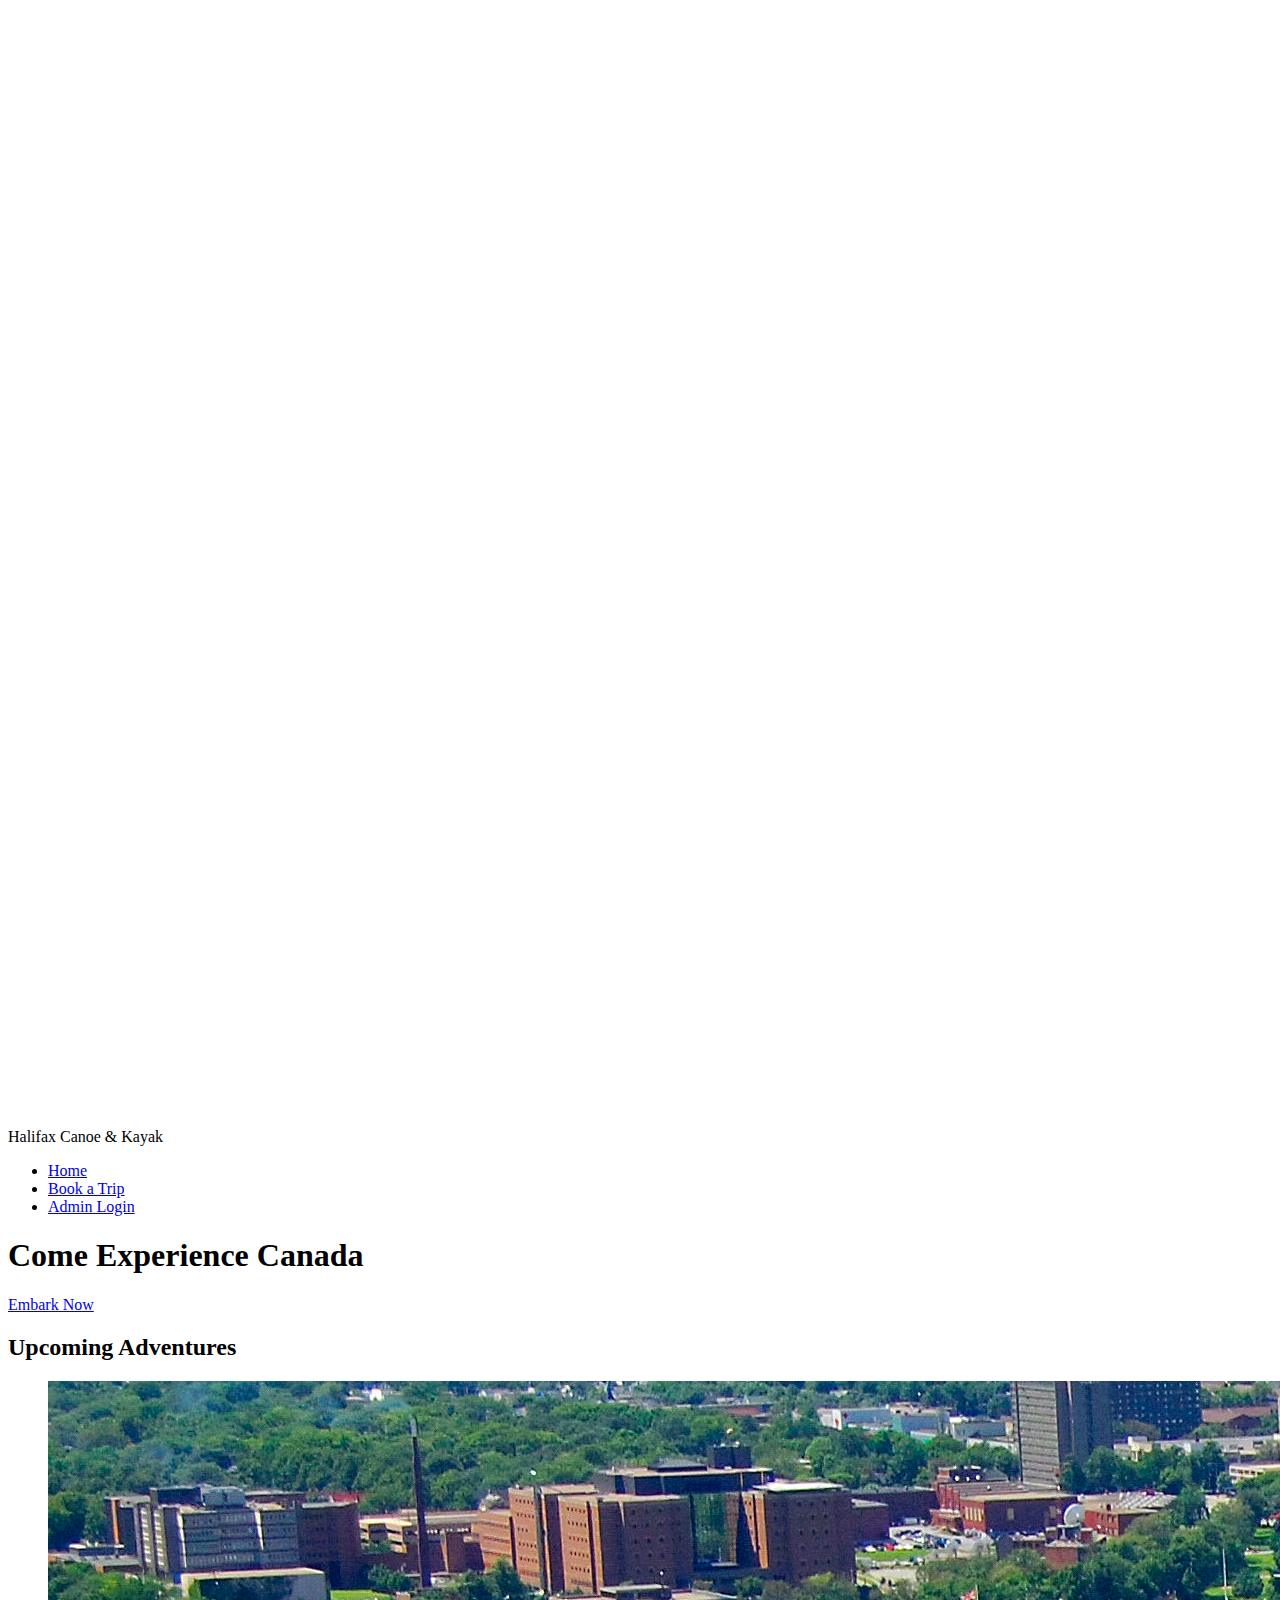
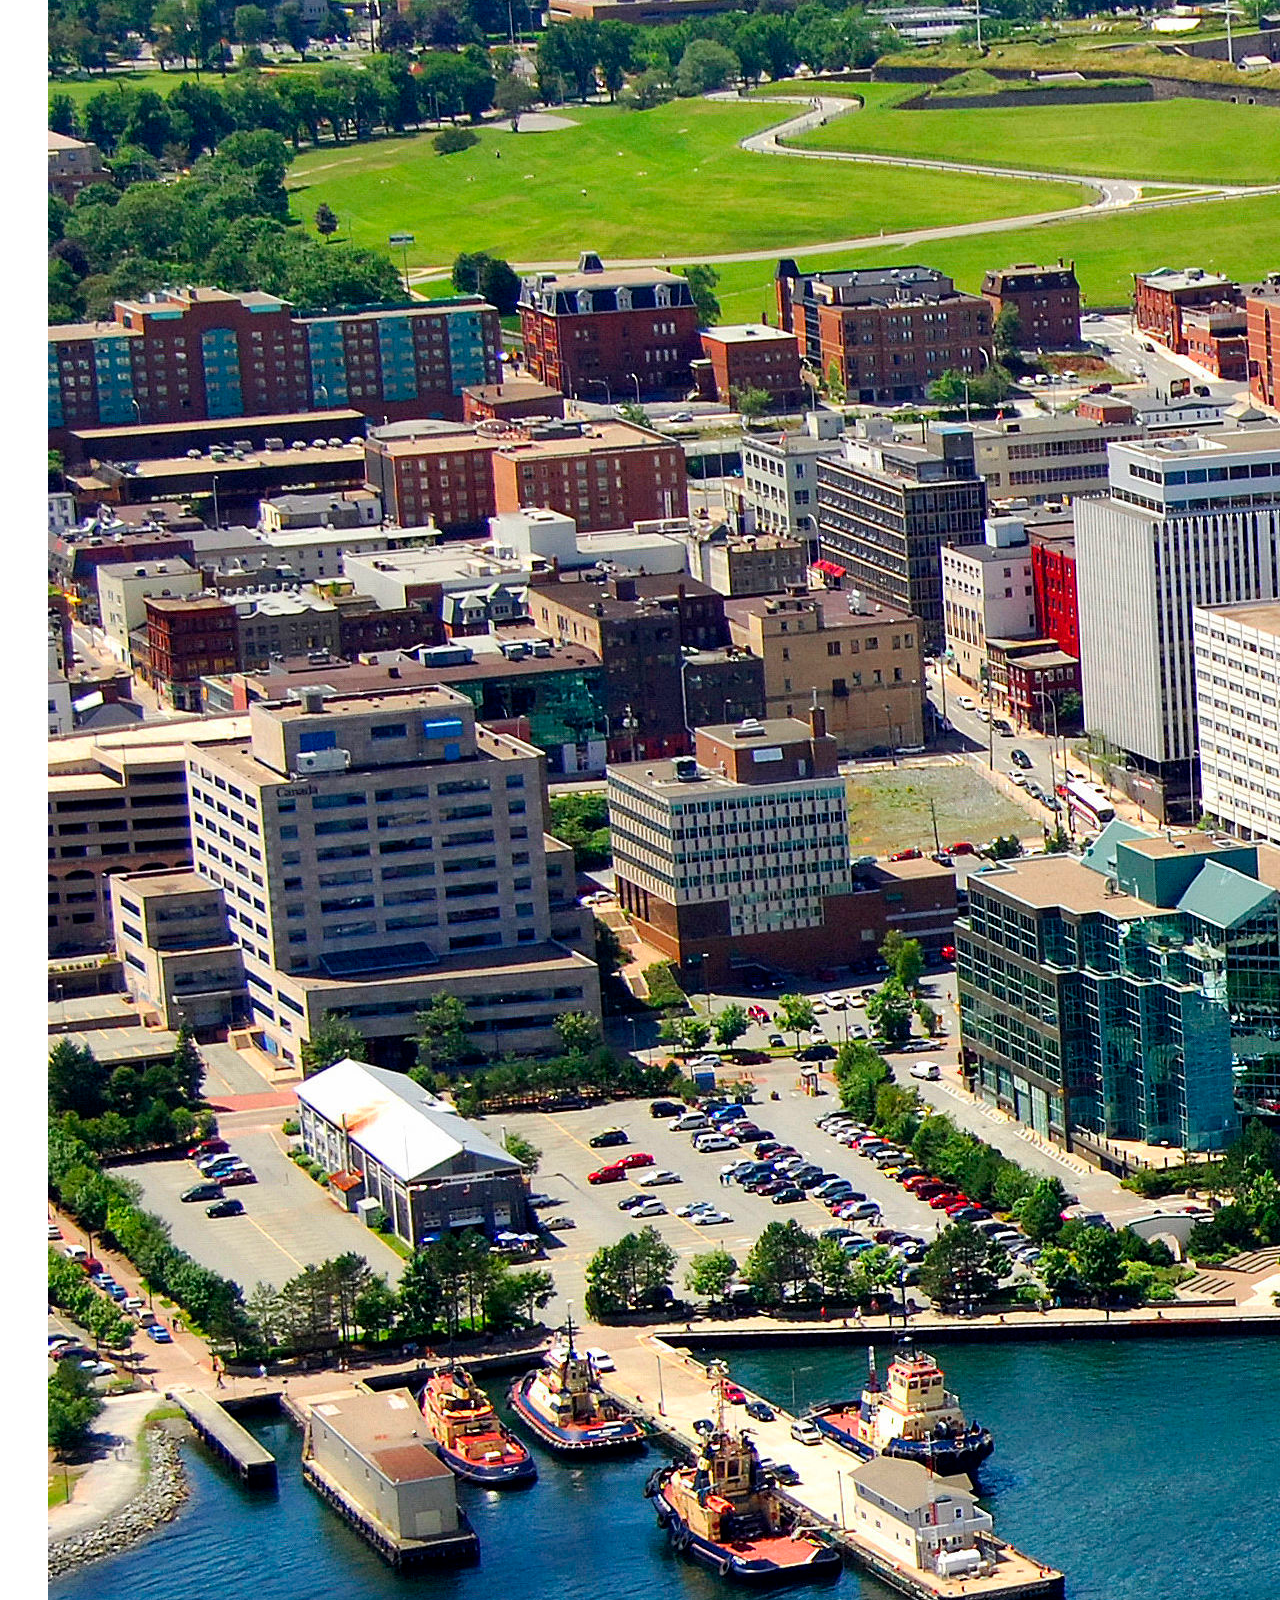
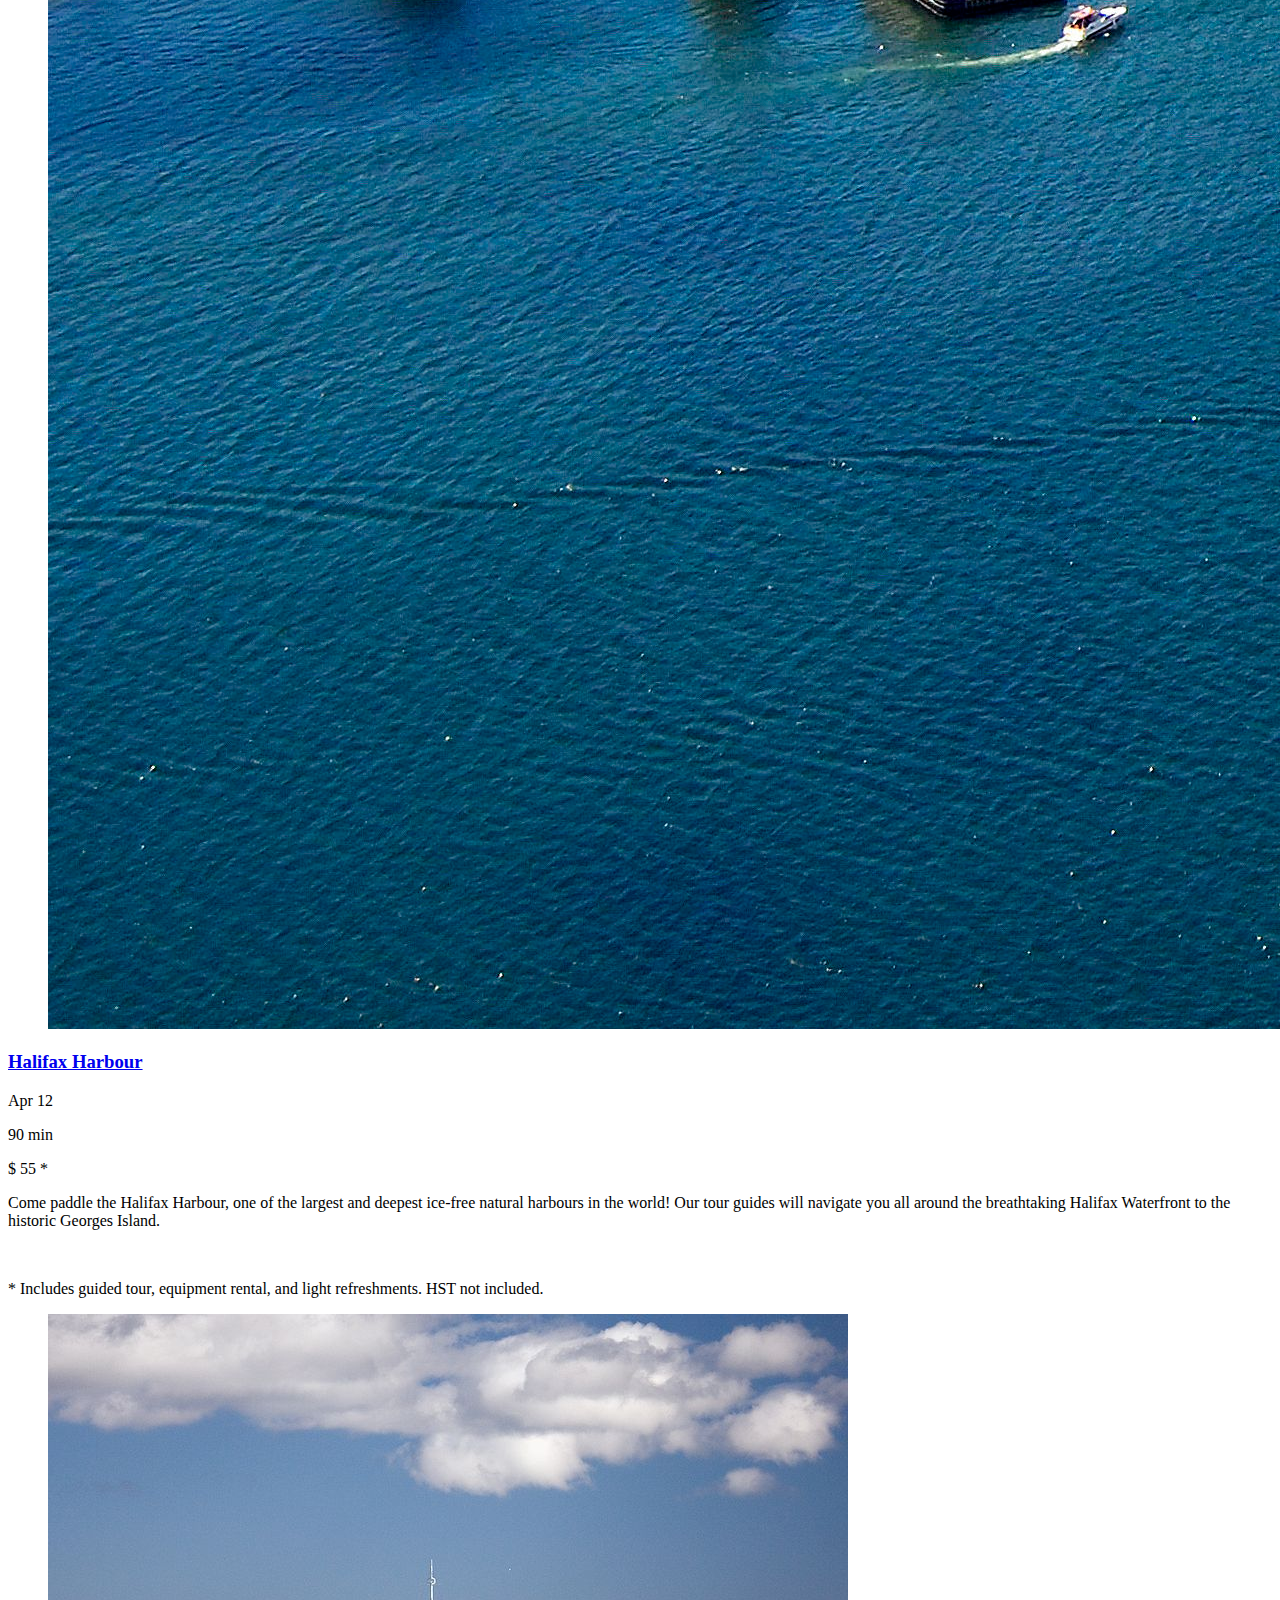
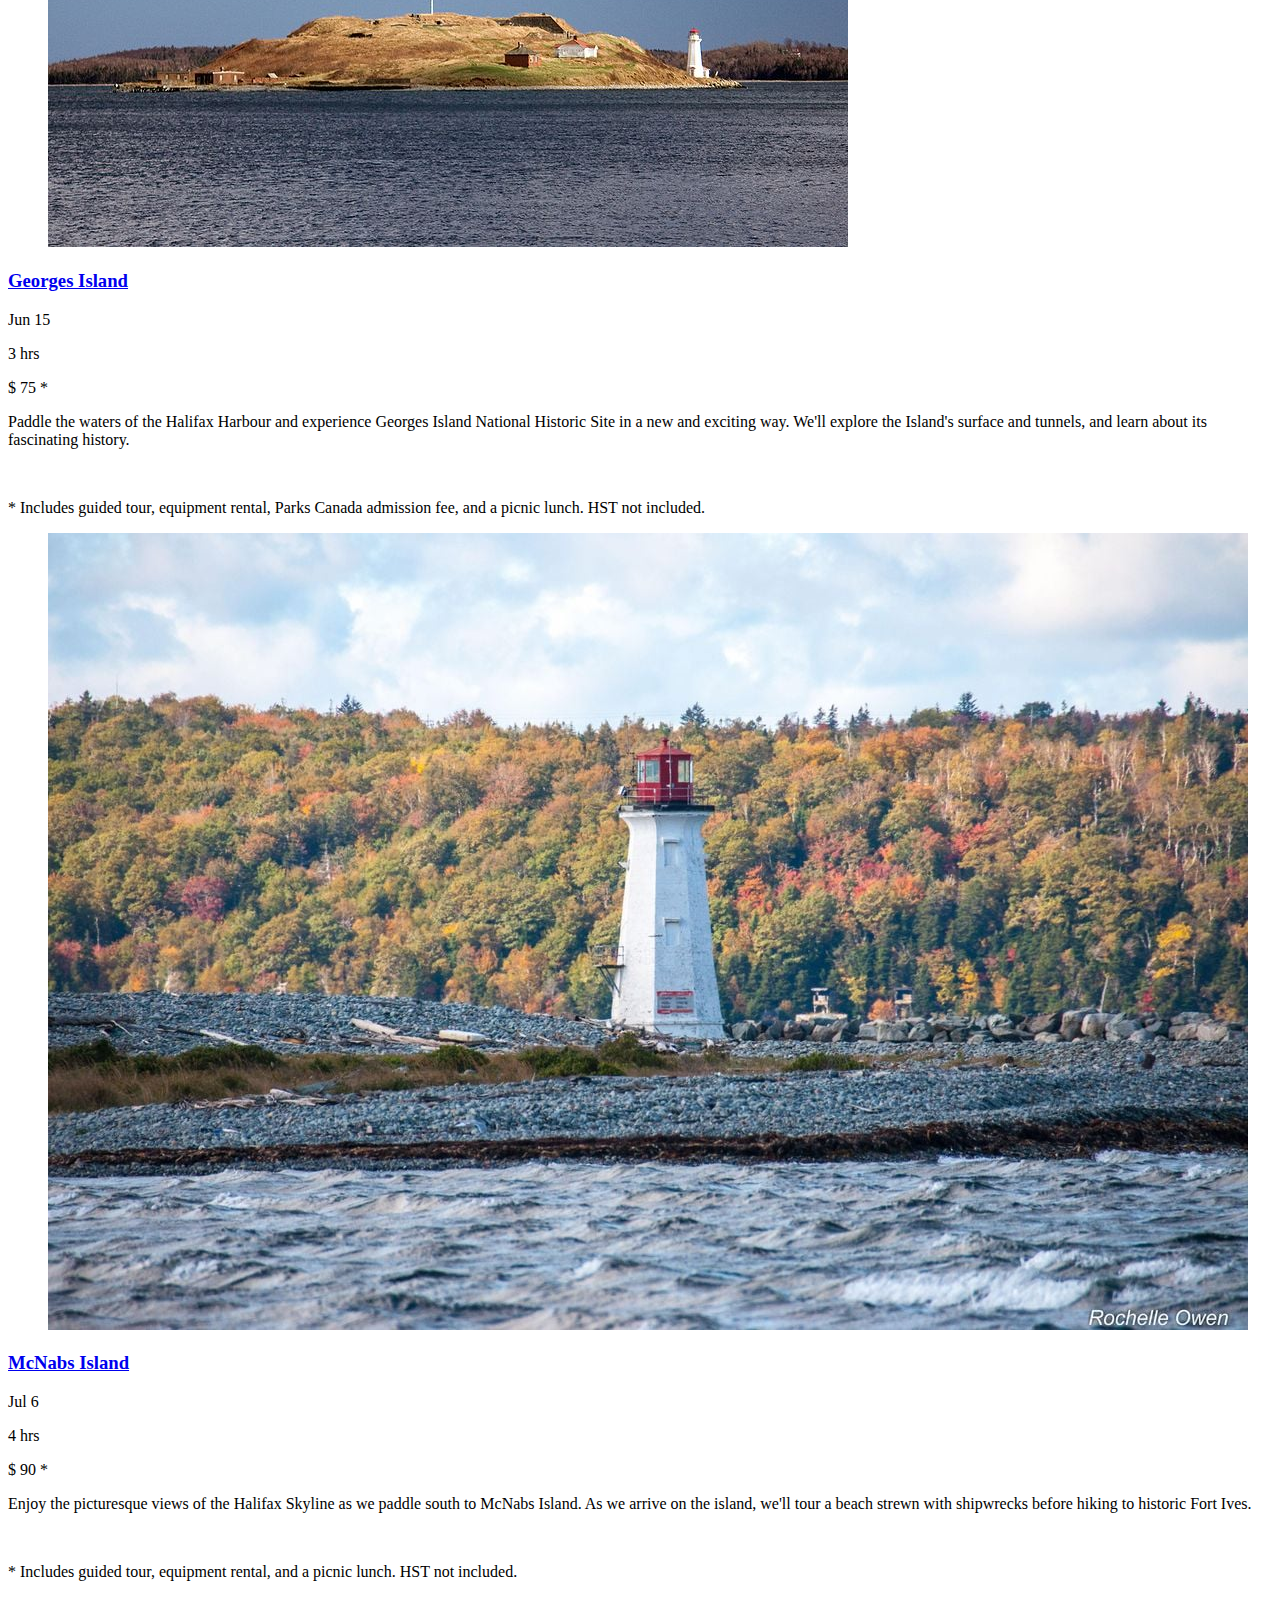
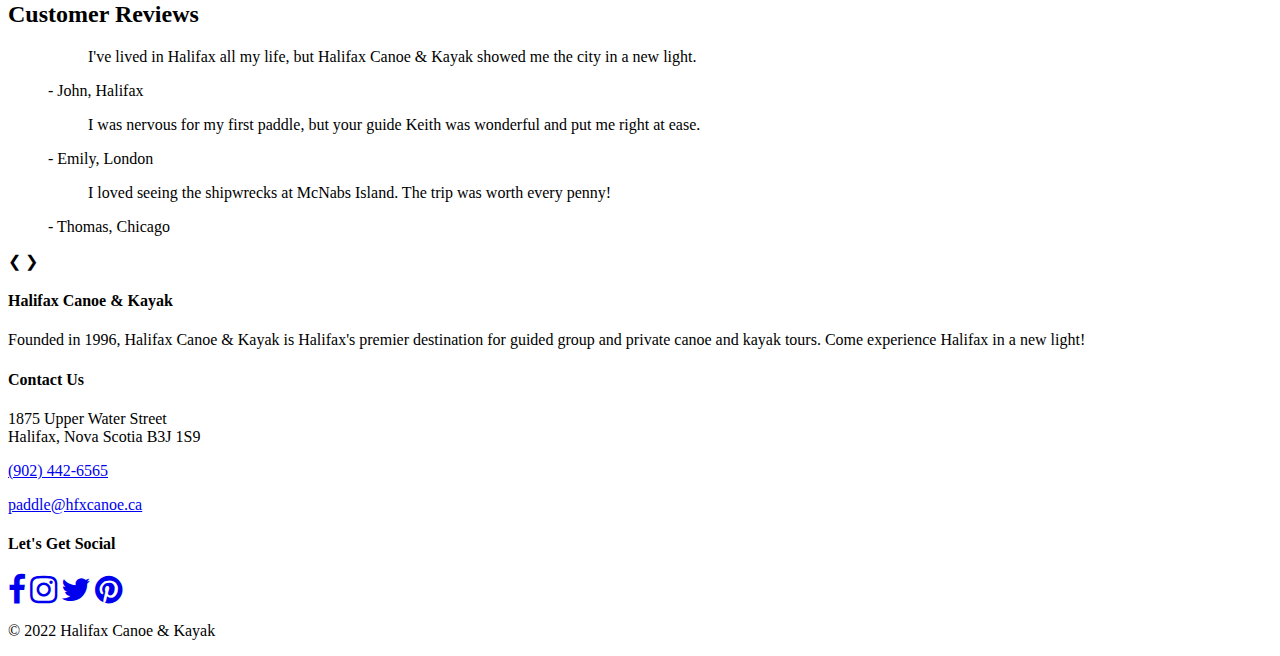
==== index.html @ 31174e42 "create home page structure" ====
<!DOCTYPE html>
<html lang="en">

<head>
    <meta charset="UTF-8">
    <meta http-equiv="X-UA-Compatible" content="IE=edge">
    <title>Halifax Canoe and Kayak</title>
    <meta name="viewport" content="width=device-width, initial-scale=1.0">
    <link rel="shortcut icon" type="image/png" href="img/favicon.ico">
    <link rel="stylesheet" type="text/css" media="screen" href="main.css">
    <link rel="stylesheet" href="https://cdnjs.cloudflare.com/ajax/libs/font-awesome/4.7.0/css/font-awesome.min.css">
</head>

<body>
    <header>
        <nav class="navbar">
            <a href="index.html" class="logo"><img src="./img/paddle-white.png" alt="logo" class="logo"></a>

            <p>Halifax Canoe &amp; Kayak</p>

            <ul class="nav-menu">
                <li class="nav-item">
                    <a href="index.html" class="nav-link">Home</a>
                </li>
                <li class="nav-item">
                    <a href="book.html" class="nav-link">Book a Trip</a>
                </li>
                <li class="nav-item">
                    <a href="admin.html" class="nav-link">Admin Login</a>
                </li>
            </ul>

            <div class="hamburger-menu">
                <span class="buns"></span>
                <span class="buns"></span>
                <span class="buns"></span>
            </div>

        </nav>
    </header>

    <div class="hero">
        <div class="hero-border">
            <h1>Come Experience Canada</h1>
            <div class="book-btn"><a href="book.html">Embark Now</a></div>
        </div>
    </div>

    <main>
        <h2>Upcoming Adventures</h2>
        <div class="container">
            <section>
                <figure>
                    <img src="/img/harbour.jpg" alt="Halifax Harbour, NS" />
                </figure>
                <div class="trip">
                    <div class="location">
                        <h3><a href="book.html">Halifax Harbour</a></h3>
                    </div>
                    <div class="details">
                        <div>
                            <figure></figure>
                            <p>Apr&nbsp;12</p>
                        </div>
                        <div>
                            <figure></figure>
                            <p>90&nbsp;min</p>
                        </div>
                        <div>
                            <figure></figure>
                            <p>$&nbsp;55&nbsp;*</p>
                        </div>
                    </div>
                </div>
                <div class="summary">
                    <p>
                        Come paddle the Halifax Harbour, one of the largest and deepest
                        ice&#8209;free natural harbours in the world! Our tour guides will
                        navigate you all around the breathtaking Halifax Waterfront to the
                        historic Georges Island.
                    </p>
                    </br>
                    <p>
                        * Includes guided tour, equipment rental, and light refreshments.
                        HST not included.
                    </p>
                </div>
            </section>
            <section>
                <figure>
                    <img src="/img/georges.jpg" alt="Georges Island, NS" />
                </figure>
                <div class="trip">
                    <div class="location">
                        <h3><a href="book.html">Georges Island</a></h3>
                    </div>
                    <div class="details">
                        <div>
                            <figure></figure>
                            <p>Jun&nbsp;15</p>
                        </div>
                        <div>
                            <figure></figure>
                            <p>3&nbsp;hrs</p>
                        </div>
                        <div>
                            <figure></figure>
                            <p>$&nbsp;75&nbsp;*</p>
                        </div>
                    </div>
                </div>
                <div class="summary">
                    <p>
                        Paddle the waters of the Halifax Harbour and experience Georges
                        Island National Historic Site in a new and exciting way. We'll
                        explore the Island's surface and tunnels, and learn about its
                        fascinating history.
                    </p>
                    </br>
                    <p>
                        * Includes guided tour, equipment rental, Parks Canada admission
                        fee, and a picnic lunch. HST not included.
                    </p>
                </div>
            </section>
            <section>
                <figure>
                    <img src="/img/mcnabs.jpg" alt="McNabs Island, NS" />
                </figure>
                <div class="trip">
                    <div class="location">
                        <h3><a href="book.html">McNabs Island</a></h3>
                    </div>
                    <div class="details">
                        <div>
                            <figure></figure>
                            <p>Jul&nbsp;6</p>
                        </div>
                        <div>
                            <figure></figure>
                            <p>4&nbsp;hrs</p>
                        </div>
                        <div>
                            <figure></figure>
                            <p>$&nbsp;90&nbsp;*</p>
                        </div>
                    </div>
                </div>
                <div class="summary">
                    <p>
                        Enjoy the picturesque views of the Halifax Skyline as we paddle south
                        to McNabs Island. As we arrive on the island, we'll tour a beach
                        strewn with shipwrecks before hiking to historic Fort Ives.
                    </p>
                    </br>
                    <p>
                        * Includes guided tour, equipment rental, and a picnic lunch. HST not
                        included.
                    </p>
                </div>
            </section>

        </div>
        <section>
            <h2>Customer Reviews</h2>
            <div class="review-container">
                <figure class="reviews">
                    <blockquote>
                        I've lived in Halifax all my life, but Halifax Canoe &amp; Kayak
                        showed me the city in a new light.
                    </blockquote>
                    <figcaption class="author">- John, Halifax</figcaption>
                </figure>

                <figure class="reviews">
                    <blockquote>
                        I was nervous for my first paddle, but your guide Keith was wonderful
                        and put me right at ease.
                    </blockquote>
                    <figcaption class="author">- Emily, London</figcaption>
                </figure>

                <figure class="reviews">
                    <blockquote>
                        I loved seeing the shipwrecks at McNabs Island. The trip was worth
                        every penny!
                    </blockquote>
                    <figcaption class="author">- Thomas, Chicago</figcaption>
                </figure>

                <a class="prev" onclick="plusReviews(-1)">&#10094;</a>
                <a class="next" onclick="plusReviews(1)">&#10095;</a>
            </div>

            <div class="dot-container">
                <span class="dot" onclick="currentReview(1)"></span>
                <span class="dot" onclick="currentReview(2)"></span>
                <span class="dot" onclick="currentReview(3)"></span>
            </div>

    </main>

    <footer>
        <div class="footer-container">
            <div class="footer-item">
                <h4>Halifax Canoe &amp; Kayak</h4>
                <p>
                    Founded in 1996, Halifax Canoe &amp; Kayak is Halifax's premier destination
                    for guided group and private canoe and kayak tours. Come experience Halifax
                    in a new light!
                </p>
            </div>
            <div class="footer-item">
                <h4>Contact Us</h4>
                <p>1875 Upper Water Street
                    </br>
                    Halifax, Nova Scotia B3J&nbsp;1S9
                </p>
                <p><a href="tel:19024426565">(902) 442-6565</a></p>
                <p><a href="mailto:paddle@hfxcanoe.ca">paddle@hfxcanoe.ca</a></p>
            </div>

            <div class="footer-item">
                <h4>Let's Get Social</h4>
                <div id="social">
                    <a href="https://www.facebook.com"><i class="fa fa-facebook fa-2x"></i></a>
                    <a href="https://www.instagram.com"><i class="fa fa-instagram fa-2x"></i></a>
                    <a href="https://www.twitter.com"><i class="fa fa-twitter fa-2x"></i></a>
                    <a href="https://www.pinterest.com"><i class="fa fa-pinterest fa-2x"></i></a>
                </div>
                <p class="copyright">&copy; 2022 Halifax Canoe &amp; Kayak</p>
            </div>
        </div>
    </footer>

    <script src="main.js"></script>
</body>

</html>
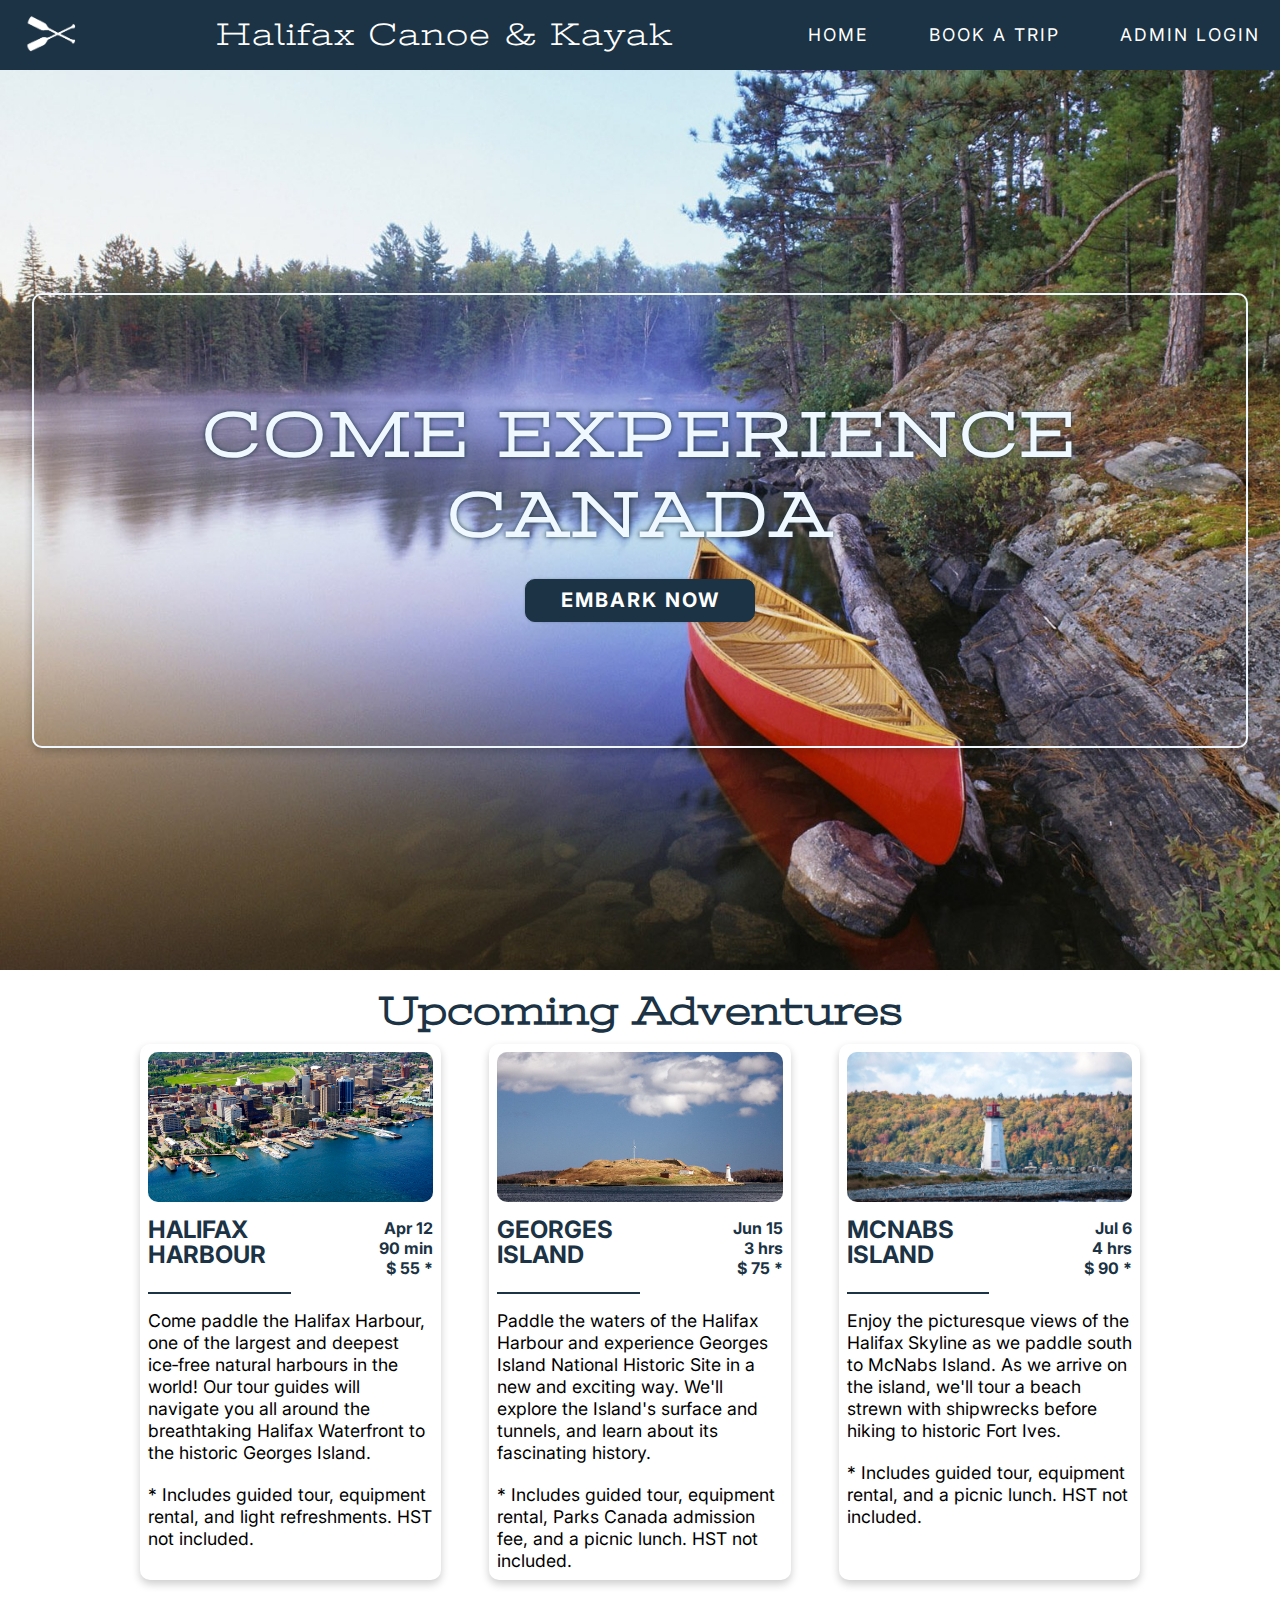
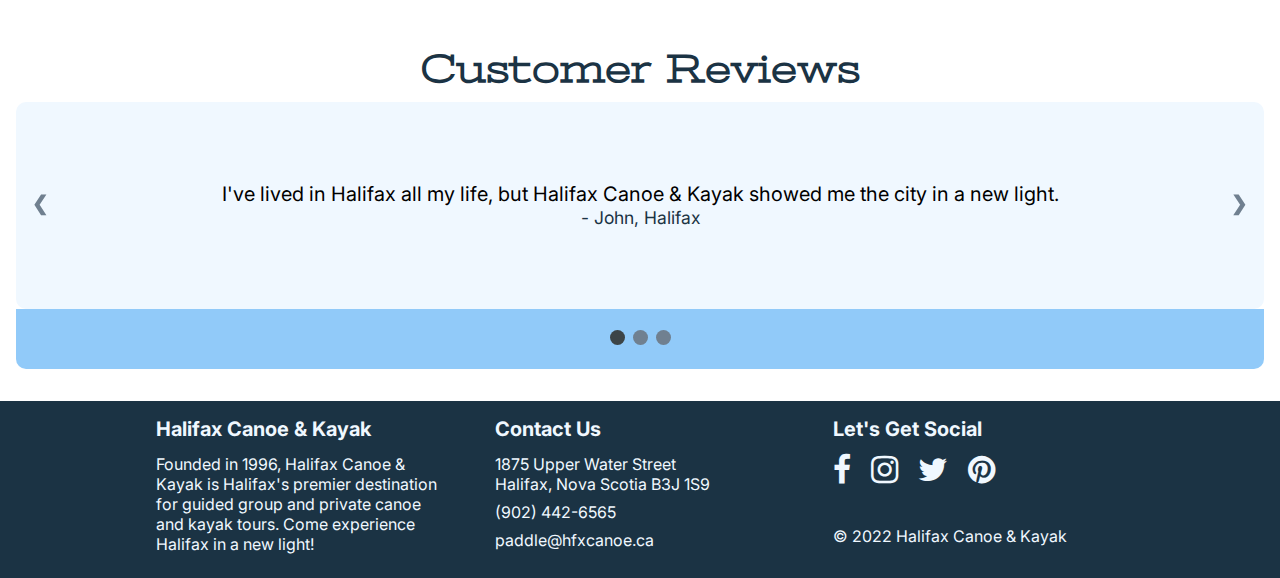
==== commit 77e8865a: "fix adventure img url" ====
--- a/index.html
+++ b/index.html
@@ -51,7 +51,7 @@
         <div class="container">
             <section>
                 <figure>
-                    <img src="/img/harbour.jpg" alt="Halifax Harbour, NS" />
+                    <img src="./img/harbour.jpg" alt="Halifax Harbour, NS" />
                 </figure>
                 <div class="trip">
                     <div class="location">
@@ -88,7 +88,7 @@
             </section>
             <section>
                 <figure>
-                    <img src="/img/georges.jpg" alt="Georges Island, NS" />
+                    <img src="./img/georges.jpg" alt="Georges Island, NS" />
                 </figure>
                 <div class="trip">
                     <div class="location">
@@ -125,7 +125,7 @@
             </section>
             <section>
                 <figure>
-                    <img src="/img/mcnabs.jpg" alt="McNabs Island, NS" />
+                    <img src="./img/mcnabs.jpg" alt="McNabs Island, NS" />
                 </figure>
                 <div class="trip">
                     <div class="location">
--- a/main.css
+++ b/main.css
@@ -0,0 +1,594 @@
+/* GOOGLE FONTS */
+
+@import url('https://fonts.googleapis.com/css2?family=Inter:wght@400;700&display=swap');
+@import url('https://fonts.googleapis.com/css2?family=Stint+Ultra+Expanded&display=swap');
+
+/* CSS RESET */
+
+* {
+    padding: 0px;
+    margin: 0px;
+    box-sizing: border-box;
+}
+
+/*CSS VARIABLES - COLOUR PALETTE */
+
+:root {
+    --dark-blue: #1b3344;
+    --dark-grey: #3c4447;
+    --slate-grey: #708090;
+    --blue: #91caf9;
+    --alice-blue: #f0f8ff;
+    --white: #ffffff;
+    --shadow: rgba(0,0,0,0.2);
+}
+
+/* GLOBAL STYLES */
+
+html {
+    font-size: 100%;
+}
+
+body {
+    font-family: 'Inter', Arial, Helvetica, sans-serif;
+    font-weight: 400;
+    line-height: 1.25;
+    -webkit-font-smoothing: antialiased;
+    -moz-osx-font-smoothing: grayscale;
+}
+
+li {
+    list-style: none;
+}
+
+h1,
+h2 {
+    font-family: 'Stint Ultra Expanded', cursive;
+}
+
+/* HEADER STYLES */
+
+header {
+    background-color: var(--dark-blue);
+    position: sticky;
+    top: 0;
+}
+
+header p {
+    color: var(--white);
+    font-family: 'Stint Ultra Expanded', cursive;
+    font-size: 2rem;
+    letter-spacing: 1px;
+    margin-left: 10px;
+    margin-right: 10px;
+}
+
+.logo {
+    height: 60px;
+    width: 60px;
+    margin: 0px;
+}
+
+.navbar {
+    display: flex;
+    justify-content: space-between;
+    align-items: center;
+    height: 70px;
+    margin: 0;
+    padding: 0 20px;
+}
+
+.nav-menu {
+    display: flex;
+    justify-content: center;
+    align-items: center;
+    border: var(--alice-blue);
+    gap: 60px;
+}
+
+.nav-link {
+    color: var(--white);
+    font-size: 1.1rem;
+    font-weight: 400;
+    text-decoration: none;
+    text-transform: uppercase;
+    letter-spacing: 2px;
+    transition: 0.7s ease;
+}
+
+.nav-link:hover {
+    color: var(--blue);
+}
+
+.hamburger-menu {
+    display: none;
+    cursor: pointer;
+}
+
+.buns {
+    background-color: var(--white);
+    display: block;
+    width: 25px;
+    height: 3px;
+    margin: 5px auto;
+    transition: 0.3s ease-in-out;
+}
+
+/* HERO STYLES */
+
+.hero {
+    background-image: url('img/canoe.jpg');
+    background-position: center;
+    background-size: cover;
+    display: flex;
+    flex-direction: column;
+    align-items: center;
+    justify-content: center;
+    text-align: center;
+    height: 100vh;
+    margin: 0 auto;
+    padding: 32px;
+}
+
+.hero-border {
+    border: 2px solid var(--alice-blue);
+    border-radius: 10px;
+    box-shadow: 0 4px 8px 0 var(--shadow);
+    padding: 100px 32px;
+}
+
+
+.hero h1 {
+    color: var(--alice-blue);
+    font-size: 4rem;
+    letter-spacing: 3px;
+    text-transform: uppercase;
+    text-shadow: 0 0 5px var(--dark-blue);
+}
+
+.hero .book-btn {
+    background-color: var(--dark-blue);
+    box-shadow: 0 0 3px var(--shadow);
+    width: 20%;
+    margin: 24px auto;
+    border: 1px solid var(--dark-blue);
+    border-radius: 10px;
+    transition: 0.7s ease;
+}
+
+.hero .book-btn:hover {
+    background-color: var(--blue);
+    box-shadow: 0 0 1px var(--dark-blue);
+}
+
+.hero .book-btn a {
+    color: var(--white);
+    display: block;
+    font-size: 1.25rem;
+    font-weight: 700;
+    letter-spacing: 2px;
+    text-decoration: none;
+    text-transform: uppercase;
+    padding: 8px 16px;
+    transition: 0.7s ease;
+}
+
+.hero .book-btn a:hover {
+    color: var(--dark-blue);
+}
+
+/* MAIN STYLES*/
+
+main {
+    padding: 0 16px;
+}
+
+main h2 {
+    color: var(--dark-blue);
+    font-size: 2.5rem;
+    text-align: center;
+    margin: 16px auto 8px;
+}
+
+.container {
+    display: flex;
+    flex-wrap: wrap;
+    max-width: 1000px;
+    margin: 0 auto;
+}
+
+.container section {
+    margin-bottom: 48px;
+    box-shadow: 0 4px 8px 0 var(--shadow);
+    transition: 0.7s;
+    padding: 8px;
+    border-radius: 10px;
+}
+    
+.container section:hover {
+    box-shadow: 0 8px 16px 0 var(--shadow);
+}
+
+main section {
+    width: 100%;
+}
+
+main section figure {
+    width: 100%;
+    margin: 0;
+    border-radius: 10px;
+}
+
+main section figure img {
+    width: 100%;
+}
+
+main section figure img:hover {
+    opacity: 0.7;
+}
+
+.container section figure {
+    overflow: hidden;
+}
+
+.trip {
+    display: flex;
+    flex-wrap: wrap;
+    justify-content: space-between; 
+}
+
+.trip * {
+    width: 100%;
+}
+
+.location {
+    width: 50%;
+    margin-top: 16px;
+    border-bottom: 2px solid var(--dark-blue);  
+}
+
+.location h3 a {
+    color: var(--dark-blue);
+    font-size: 1.5rem;
+    line-height: 1;
+    text-decoration: none;
+    text-transform: uppercase;
+}
+
+.location h3 a:hover {
+    color: var(--blue);
+}
+
+.details {
+    display: block;
+    margin: 16px 0;
+}
+
+.details div {
+    display: flex;
+    flex-wrap: nowrap;
+}
+
+.details figure {
+    position: relative;
+    top: 2px;
+    width: 16px;
+}
+
+.details p {
+    color: var(--dark-blue);
+    font-weight: 700;
+    text-align: right;
+}
+
+.summary {
+    padding-top: 16px;  
+}
+
+.summary p {
+    font-size: 1.1rem;
+}
+
+/* REVIEW STYLES */
+
+.review-container {
+    position: relative;
+    background-color: var(--alice-blue);
+    border-radius: 10px;
+  }
+  
+  .reviews {
+    display: none;
+    text-align: center;
+    padding: 80px;
+  }
+  
+  .prev, .next {
+    color: var(--slate-grey);
+    position: absolute;
+    font-weight: 700;
+    font-size: 1.25rem;
+    top: 50%;
+    width: auto;
+    margin-top: -30px;
+    padding: 16px;
+    border-radius: 10px;
+    user-select: none;
+    cursor: pointer;
+  }
+  
+  .next {
+    position: absolute;
+    right: 0;
+  }
+
+  .prev:hover, .next:hover {
+    background-color: var(--slate-grey);
+    color: var(--alice-blue);
+  }
+  
+  .dot-container {
+    background: var(--blue);
+    text-align: center;
+    margin-bottom: 32px;
+    padding: 20px;
+     border-radius: 0 0 10px 10px;
+   }
+
+  .dot {
+    background-color: var(--slate-grey);
+    display: inline-block;
+    height: 15px;
+    width: 15px;
+    margin: 0 2px;
+    border-radius: 50%;
+    cursor: pointer;
+    transition: background-color 0.7s ease;
+  }
+  
+  .active, .dot:hover {
+    background-color: var(--dark-grey);
+  }
+
+  blockquote {
+    font-size: 1.25rem;
+
+  }
+   
+  .author {
+    color: var(--dark-blue);
+    font-size: 1.1rem;
+}
+
+/* FOOTER STYLES */
+
+footer {
+    background-color: var(--dark-blue);
+    color: var(--alice-blue);
+}
+
+.footer-container {
+    display: flex;
+    flex-direction: column;
+    max-width: 1000px;
+    margin: 0 auto;
+    padding: 16px;
+    gap: 48px;
+}
+
+.footer-item {
+    display: flex;
+    flex-direction: column;
+    width: 100%;
+}
+
+.footer-item h4 {
+    font-size: 1.25rem;
+    padding-bottom: 12px;
+}
+
+.footer-item p {
+    padding-bottom: 8px;
+}
+
+.footer-item a {
+    color: inherit;
+    text-decoration: none;
+    text-align: center;
+    padding-right: 16px;
+    transition: 0.7s ease;
+}
+
+.footer-item a:hover {
+    color: var(--blue);
+}
+
+.copyright {
+    padding-top: 40px;
+}
+
+/* MEDIA QUERIES */
+
+@media only screen and (min-width: 480px) {
+
+    .details {
+        width: auto;
+    }
+
+    .footer-container {
+        flex-direction: row;
+        flex-wrap: wrap;
+    }
+
+}
+
+@media only screen and (max-width:768px) {
+    .hamburger-menu {
+        display: block;
+    }
+
+    .nav-menu {
+        background-color: var(--dark-blue);
+        position: fixed;
+        flex-direction: column;
+        text-align: center;
+        width: 100%;
+        right: -100%;
+        top: 70px;
+        gap: 0;     
+        transition: 0.3s;
+    }
+
+    .nav-item {
+        margin: 16px 0;
+    }
+
+    .nav-menu.active {
+        right: 0px;
+    }
+
+    header p {
+        font-size: 1.5rem;
+        margin-left: 20px;
+    }
+
+    .hero-border {
+        padding: 80px 16px;
+    }
+
+    .hero h1 {
+        font-size: 2.5rem;
+    }
+
+    .hero .book-btn {
+        width: 40%; 
+        text-align: center;
+    }
+
+}
+
+@media only screen and (min-width: 768px) {
+    .container {
+        flex-wrap: nowrap;
+        gap: 48px;
+    }
+
+    .container section::after {
+        background-color: transparent;
+    }
+
+    .container section figure {
+        max-height: 150px;
+    }
+
+    .container section figure a {
+        align-items: center;
+        display: flex;
+        justify-content: center;
+    }
+
+    .container section figure a img {
+        display: flex;
+    }
+
+    .footer-container {
+        flex-wrap: nowrap;
+    }
+
+}
+
+/* FORM STYLES */
+
+.form-body {
+    background-image: url('img/canoe.jpg');
+}
+
+.form-canvas {
+    width: 400px;
+    margin: 50px auto;
+}
+
+.form-container {
+    background-color: var(--white);
+    margin: 10px auto;
+    padding: 20px 20px;
+    border-radius: 10px;
+}
+
+.form-label{
+    color: var(--dark-blue);
+    font-size: 1.1rem;
+    line-height: 2;   
+    padding: 20px 0px;
+}
+
+input[type=text], 
+input[type=email], 
+input[type=date],
+input[type=password]
+{
+    background-color: var(--alice-blue);
+    color: var(--dark-blue);
+    box-shadow: inset 1px 1px 2px var(--slate-grey);
+    font-size: 1.1rem;
+    height: auto;
+    width: 100%;
+    margin-bottom: 30px;
+    padding: 16px;
+    border: var(--dark-blue);
+    border-radius: 10px;
+}
+
+input[type=date],
+input[type=submit],
+select {
+    font-family: 'Inter', Arial, Helvetica, sans-serif;   
+}
+
+select {
+    background-color: var(--alice-blue);
+    color: var(--dark-blue);
+    box-shadow: inset 1px 1px 2px var(--slate-grey);
+    font-size: 1.1rem;
+    height: auto;
+    width: 100%;
+    margin-bottom: 30px;
+    padding: 16px;
+    border: var(--dark-blue);
+    border-radius: 10px;
+}
+
+input[type=submit] {
+    background-color: var(--dark-blue);
+    color: var(--white);
+    font-size: 1.5rem;
+    font-weight: 700;
+    text-transform: uppercase;
+    width: 100%; 
+    margin-bottom: 10px;
+    border: none;
+    padding: 16px 40px;
+    border-radius: 10px;
+    cursor: pointer;
+  }
+  
+  input[type=submit]:hover {
+    background-color: var(--blue);
+    color: var(--dark-blue);
+  }
+
+  .admin-footer {
+    text-align: center;
+  }
+
+  .sub-summary {
+    padding-bottom: 200px;
+  }
+
+/* MEDIA QUERIES */
+
+@media only screen and (min-width: 768px) {
+    .form-canvas {
+        width: 600px;
+    }
+}
